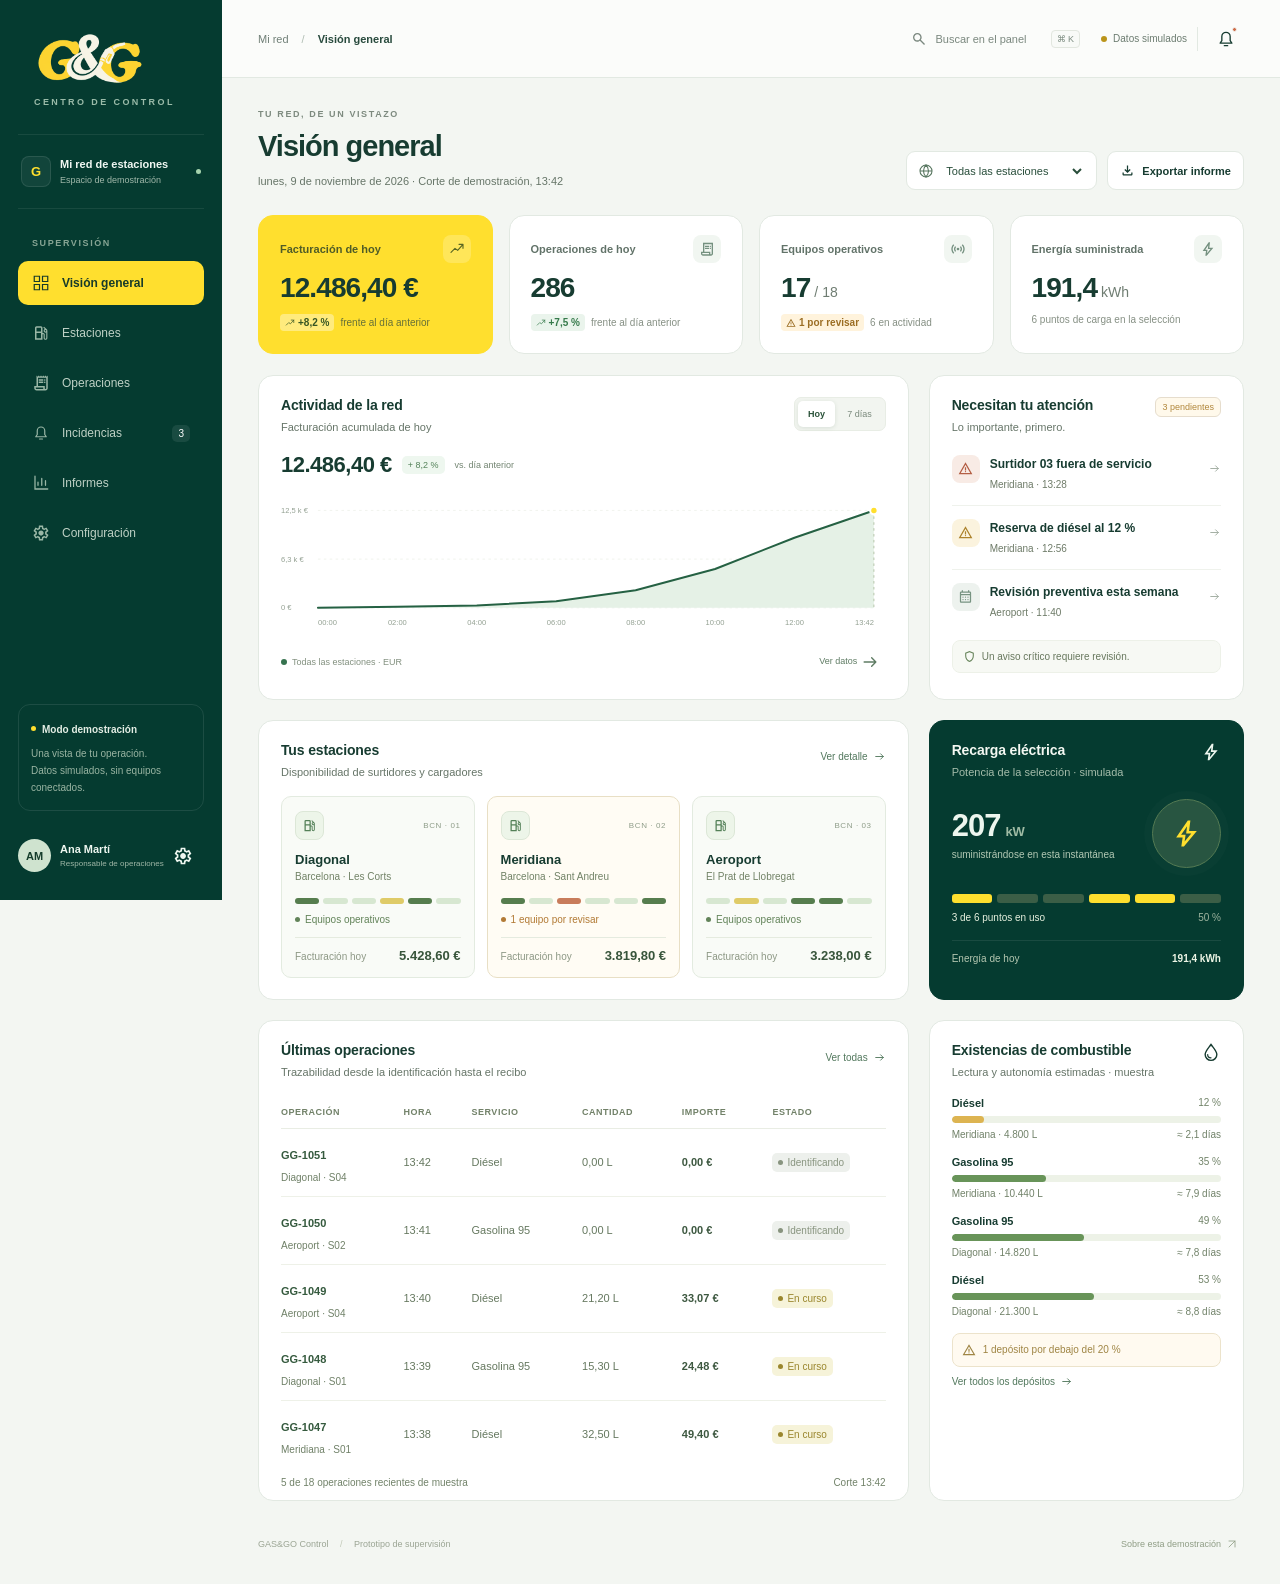
==== dashboard/index.html @ df69cef7 "Add independent bento station management dashboard prototype" ====
<!doctype html>
<html lang="es">
<head>
<meta charset="utf-8"><meta name="viewport" content="width=device-width, initial-scale=1"><meta name="theme-color" content="#053B30">
<title>GAS&GO · Centro de control</title>
<link rel="icon" href="../logo-gasgo.jpeg"><link rel="stylesheet" href="./styles.css?v=1">
</head>
<body>
<a href="#main" class="skip-link">Saltar al contenido</a>
<aside class="sidebar" aria-label="Navegación principal">
 <a class="brand" href="./index.html" aria-label="GAS&GO Centro de control"><img src="../logo-cabecera-gg.png" alt="GAS&GO"><span>CENTRO DE CONTROL</span></a>
 <div class="workspace"><span class="workspace-symbol">G</span><div><strong>Mi red de estaciones</strong><small>Espacio de demostración</small></div><span class="workspace-dot"></span></div>
 <p class="nav-label">SUPERVISIÓN</p><nav id="navigation"></nav>
 <div class="sidebar-bottom"><div class="pilot-note"><span class="pilot-dot"></span><strong>Modo demostración</strong><p>Una vista de tu operación.<br>Datos simulados, sin equipos conectados.</p></div><button class="profile-button" id="profileButton" aria-label="Preferencias del panel"><span class="avatar">AM</span><span><strong>Ana Martí</strong><small>Responsable de operaciones</small></span><span data-icon="settings"></span></button></div>
</aside>
<div class="workspace-main">
 <header class="topbar"><div class="breadcrumbs"><span>Mi red</span><span class="breadcrumb-divider">/</span><strong id="breadcrumb">Visión general</strong></div><div class="topbar-actions"><button class="search-trigger" id="searchButton"><span data-icon="search"></span><span>Buscar en el panel</span><kbd>⌘ K</kbd></button><span class="demo-label"><i></i> Datos simulados</span><button class="icon-button notification-button" id="notificationsButton" aria-label="Ver incidencias pendientes"><span data-icon="bell"></span><span class="notification-dot"></span></button></div></header>
 <main id="main" tabindex="-1"><div id="dashboard"></div></main>
 <footer class="page-footer"><span>GAS&GO Control <span class="footer-divider">/</span> Prototipo de supervisión</span><button id="scopeButton">Sobre esta demostración <span data-icon="arrow_up_right"></span></button></footer>
</div>
<dialog id="detailDialog" class="detail-dialog" aria-labelledby="detailTitle"><div id="detailContent"></div></dialog>
<dialog id="searchDialog" class="search-dialog" aria-label="Buscar en el centro de control"><div class="command-input"><span data-icon="search"></span><input id="commandQuery" type="search" placeholder="Estación, operación o incidencia…" autocomplete="off" aria-label="Buscar estación, operación o incidencia"><button class="icon-button" id="closeSearch" aria-label="Cerrar búsqueda">×</button></div><div id="commandResults"></div><div class="command-footer">Busca por nombre, identificador o matrícula <kbd>ESC</kbd></div></dialog>
<div id="toast" role="status" aria-live="polite"></div>
<script src="../gg-google-icons-data.js"></script><script src="./data.js?v=1"></script><script src="./app.js?v=1"></script>
</body></html>
---- dashboard/styles.css ----
:root{--forest:#053b30;--green:#034a3c;--leaf:#12664e;--yellow:#ffdf2e;--paper:#f3f6f2;--white:#fff;--ink:#173c31;--muted:#718078;--line:#e2e9e2;--soft:#edf5ef;--red:#b44338;--amber:#996c16;--sidebar:222px;font-family:Inter,"Segoe UI",Arial,sans-serif;color:var(--ink);background:var(--paper);font-synthesis:none}*{box-sizing:border-box}body{margin:0}button,input,select{font:inherit}button,a,select{-webkit-tap-highlight-color:transparent}button{cursor:pointer}button{color:inherit}button:disabled{cursor:default;opacity:.5}a{color:inherit}button:focus-visible,a:focus-visible,input:focus-visible,select:focus-visible,summary:focus-visible{outline:3px solid #377dd5;outline-offset:3px}button svg,a svg{pointer-events:none}.icon{width:20px;height:20px;display:inline-block;fill:currentColor;flex-shrink:0;vertical-align:middle}.skip-link{position:fixed;top:-100px;left:240px;z-index:50;background:var(--yellow);padding:12px}.skip-link:focus{top:12px}.sidebar{width:var(--sidebar);height:100dvh;position:fixed;left:0;top:0;background:var(--forest);color:#d5e4db;display:flex;flex-direction:column;padding:32px 18px 18px;z-index:10}.brand{text-decoration:none;display:flex;flex-direction:column;align-items:flex-start;padding:0 16px 27px}.brand img{width:112px;height:53px;object-fit:contain}.brand>span{font-size:9px;letter-spacing:2.4px;color:#9bbbA9;margin-top:12px;font-weight:650}.workspace{display:flex;align-items:center;gap:9px;border-top:1px solid #ffffff13;border-bottom:1px solid #ffffff13;padding:21px 3px}.workspace-symbol{width:30px;height:31px;border-radius:8px;background:#ffffff0e;border:1px solid #ffffff19;display:grid;place-items:center;font-size:13px;font-weight:700;color:var(--yellow)}.workspace strong{font-size:11px;display:block;color:#f1f8f3;font-weight:550}.workspace small{font-size:9px;display:block;color:#a1b8aa;margin-top:5px}.workspace-dot{height:5px;width:5px;background:#a6d4ae;border-radius:50%;margin-left:auto}.nav-label{font-size:9px;letter-spacing:1.6px;font-weight:650;color:#87a594;margin:29px 14px 13px}nav{display:flex;flex-direction:column;gap:6px}.nav-item{width:100%;border:0;background:none;color:#bfd1c5;text-align:left;border-radius:10px;padding:12px 14px;display:flex;align-items:center;gap:12px;font-size:12px;min-height:44px}.nav-item .icon{width:18px;height:18px;color:#9ab7a6}.nav-item:hover{background:#ffffff0a}.nav-item[aria-current=page]{background:var(--yellow);color:#173a2a;font-weight:700}.nav-item[aria-current=page] .icon{color:inherit}.nav-count{margin-left:auto;font-size:10px;background:#ffffff15;border-radius:5px;padding:3px 6px;color:#fff}.nav-item[aria-current=page] .nav-count{background:#173a2a12;color:inherit}.sidebar-bottom{margin-top:auto}.pilot-note{border:1px solid #ffffff18;border-radius:12px;padding:14px 12px;margin:28px 0 18px}.pilot-dot{display:inline-block;width:5px;height:5px;border-radius:50%;background:var(--yellow);margin-right:6px;vertical-align:2px}.pilot-note strong{font-size:10px;color:#e4eee5;font-weight:600}.pilot-note p{color:#99b4a2;font-size:10px;line-height:1.7;margin:8px 0 0}.profile-button{display:flex;align-items:center;gap:9px;background:transparent;border:0;padding:10px 0;width:100%;text-align:left;color:#eef7f0}.avatar{display:grid;place-items:center;width:33px;height:33px;border-radius:50%;background:#cfe3cf;color:#153d2b;font-size:11px;font-weight:750;flex-shrink:0}.profile-button strong{font-size:11px;display:block;font-weight:600}.profile-button small{font-size:8px;display:block;margin-top:4px;color:#a0b7a7}.profile-button>.icon{margin-left:auto;width:17px;color:#9bb4a4}.workspace-main{margin-left:var(--sidebar);min-width:0}.topbar{height:78px;border-bottom:1px solid var(--line);display:flex;align-items:center;justify-content:space-between;padding:0 36px;background:#ffffffa8;gap:20px}.breadcrumbs{display:flex;align-items:center;gap:13px;font-size:11px;color:var(--muted)}.breadcrumbs strong{color:#294b3e;font-weight:550}.breadcrumb-divider{color:#b0bdb3}.topbar-actions{display:flex;align-items:center;gap:21px}.search-trigger{border:0;background:transparent;color:#7b887f;display:flex;align-items:center;gap:8px;font-size:11px;padding:10px 0;min-height:44px}.search-trigger .icon{width:16px}kbd{font-family:inherit;font-size:9px;color:#7c8c80;border:1px solid #e2e7df;padding:3px 5px;border-radius:4px;margin-left:16px;background:#f8faf7}.demo-label{display:flex;align-items:center;gap:6px;font-size:10px;color:#6c7c70;white-space:nowrap}.demo-label i{width:6px;height:6px;background:#ba941a;border-radius:50%}.icon-button{display:inline-grid;place-items:center;border:1px solid var(--line);border-radius:9px;background:#fff;width:36px;height:36px;padding:7px;min-height:36px}.notification-button{position:relative;background:none;border:0}.notification-button:after{content:'';height:24px;width:1px;background:var(--line);position:absolute;left:-11px;top:6px}.notification-dot{position:absolute;top:6px;right:7px;width:5px;height:5px;border-radius:50%;background:#cf6c48;border:1px solid var(--paper)}main{padding:31px 36px 24px;max-width:1800px;margin:auto}main:focus{outline:none}.page-heading{display:flex;justify-content:space-between;align-items:flex-end;gap:24px;margin-bottom:25px}.eyebrow{font-size:9px;letter-spacing:1.6px;color:#7d8a7f;font-weight:700;margin:0 0 10px}.page-heading h1{font-weight:650;font-size:29px;letter-spacing:-1px;line-height:1.2;margin:0 0 8px}.page-description{font-size:11px;color:#79867c;margin:0;line-height:1.7}.heading-controls{display:flex;gap:10px;align-items:center;flex-shrink:0}.scope-control{display:flex;align-items:center;gap:8px;padding:0 11px;height:39px;background:#fff;border:1px solid var(--line);border-radius:9px}.scope-control .icon{width:16px;color:#56755e}.scope-control select{border:0;background:transparent;min-width:143px;color:#294e3b;font-size:11px;padding:7px 0;cursor:pointer}.button{display:inline-flex;align-items:center;justify-content:center;gap:7px;border:1px solid var(--line);background:#fff;border-radius:9px;min-height:39px;padding:10px 12px;font-size:11px;font-weight:600;text-decoration:none}.button .icon{width:15px;height:15px}.button.primary{background:var(--green);color:white;border-color:var(--green)}.button.yellow{background:var(--yellow);border-color:var(--yellow);color:var(--forest)}.button.quiet{border:0;background:transparent;padding:5px 0;color:var(--leaf);min-height:32px}.button:hover{filter:brightness(.97)}.metric-grid{display:grid;grid-template-columns:repeat(4,minmax(0,1fr));gap:16px;margin-bottom:21px}.metric{position:relative;background:#fff;border:1px solid var(--line);border-radius:15px;padding:19px 21px;min-height:139px;overflow:hidden}.metric.highlight{background:var(--yellow);border-color:var(--yellow)}.metric-label{display:flex;align-items:center;justify-content:space-between;gap:10px;font-size:10px;color:#627369;font-weight:550}.metric.highlight .metric-label{color:#4f5c27}.metric-symbol{display:grid;place-items:center;width:28px;height:28px;border-radius:8px;color:#759180;background:#f1f6f1}.highlight .metric-symbol{background:#ffffff35;color:#596622}.metric-symbol .icon{width:16px;height:16px}.metric-value{font-size:28px;font-weight:650;letter-spacing:-.9px;margin:11px 0 12px;line-height:1}.metric-value .metric-unit{font-size:14px;font-weight:500;letter-spacing:0;color:#6f7d72;margin-left:4px}.metric-trend{display:flex;align-items:center;gap:6px;font-size:9px;color:#869084}.metric-trend strong{display:inline-flex;gap:3px;align-items:center;background:#eaf4ec;color:#367a4b;font-size:9px;padding:3px 5px;border-radius:4px;font-weight:600}.metric-trend strong .icon{width:10px;height:10px}.highlight .metric-trend strong{background:#ffffff60;color:#365523}.highlight .metric-trend{color:#657038}.metric-trend.warning strong{background:#fff3dc;color:#9b6d23}.bento{display:grid;grid-template-columns:repeat(12,minmax(0,1fr));gap:20px;align-items:stretch}.panel{background:#fff;border:1px solid var(--line);border-radius:15px;padding:21px 22px;min-width:0;overflow:hidden}.span-8{grid-column:span 8}.span-4{grid-column:span 4}.span-12{grid-column:span 12}.panel-header{display:flex;align-items:flex-start;justify-content:space-between;gap:14px;margin-bottom:16px}.panel-header h2{font-size:13px;margin:0 0 6px;font-weight:650;letter-spacing:-.15px}.panel-header p{font-size:10px;color:var(--muted);margin:0;line-height:1.5}.panel-link{border:0;background:transparent;color:#52785d;font-size:10px;display:flex;gap:5px;align-items:center;white-space:nowrap;min-height:30px;padding:0}.panel-link .icon{height:13px;width:13px}.segmented{display:flex;align-items:center;background:#f2f5f0;border:1px solid #e8ede5;padding:3px;border-radius:7px;gap:2px}.segmented button{border:0;background:transparent;padding:6px 10px;border-radius:5px;font-size:9px;color:#7a897c;min-height:26px}.segmented button[aria-pressed=true]{background:#fff;box-shadow:0 1px 4px #274c3020;color:#2a5239;font-weight:600}.chart-panel{min-height:286px}.chart-summary{display:flex;align-items:center;gap:10px;margin:1px 0 12px}.chart-summary strong{font-size:22px;font-weight:600;letter-spacing:-.5px}.chart-summary span{font-size:9px;color:#728471}.chart-summary .chart-up{color:#55835a;background:#eef7ef;padding:4px 6px;border-radius:5px}.revenue-chart{width:100%;height:150px;display:block;overflow:visible}.chart-axis{font-size:9px;fill:#93a092}.chart-grid{stroke:#edf1ea;stroke-width:1;stroke-dasharray:3 4}.chart-fill{fill:#e5f1e6}.chart-line{stroke:#256143;fill:none;stroke-width:2.4;stroke-linecap:round;stroke-linejoin:round}.chart-point{fill:var(--yellow);stroke:#fff;stroke-width:2.5}.chart-footer{margin-top:6px;display:flex;align-items:center;justify-content:space-between;font-size:9px;color:#82907f}.legend-dot{display:inline-block;width:6px;height:6px;background:#36734f;border-radius:50%;margin-right:5px}.chart-footer button{font:inherit;color:#5f7c64;border:0;background:transparent;padding:6px;min-height:26px}.alert-list{display:flex;flex-direction:column;gap:0}.alert-card{padding:13px 0;border:0;border-top:1px solid #eff2ec;background:transparent;text-align:left;display:flex;gap:10px;width:100%}.alert-card:first-child{border-top:0;padding-top:3px}.alert-icon{display:grid;place-items:center;width:28px;height:28px;border-radius:8px;flex-shrink:0;background:#f8ebe5;color:#b45f45}.alert-icon .icon{width:15px;height:15px}.alert-icon.warning{background:#fbf3de;color:#ad832d}.alert-icon.info{background:#edf2ee;color:#779381}.alert-copy{flex:1;min-width:0}.alert-copy strong{display:block;font-size:10px;font-weight:600;line-height:1.5}.alert-copy small{display:block;font-size:9px;color:#879084;line-height:1.5;margin-top:4px}.alert-copy time{font-size:8px;color:#a1aaa0}.alert-card>.icon{width:13px;height:13px;color:#9eab9e;margin:7px 0 0 auto}.count-pill{border:1px solid #e6ddcd;background:#fff9eb;color:#b1873b;border-radius:6px;font-size:9px;padding:4px 6px;white-space:nowrap}.alert-bottom{background:#f7f9f4;border:1px solid #edf1e8;border-radius:8px;font-size:9px;color:#74826e;padding:9px 10px;margin-top:7px;display:flex;align-items:center;gap:6px}.alert-bottom .icon{width:13px;height:13px;color:#69865d}.station-grid{display:grid;grid-template-columns:repeat(3,minmax(0,1fr));gap:12px}.station-card{display:block;text-align:left;width:100%;background:#f9fbf7;border:1px solid #e3ebe0;border-radius:10px;padding:14px 13px;color:var(--ink);min-width:0}.station-card:hover{border-color:#a1b9a2;background:#f1f7ee}.station-card.warning-card{background:#fffcf4;border-color:#e8dfc5}.station-card-top{display:flex;justify-content:space-between;gap:8px;align-items:center;margin-bottom:12px}.station-pin{display:grid;place-items:center;width:29px;height:29px;border:1px solid #dce7d7;background:#edf5e9;border-radius:8px;color:#538057}.station-pin .icon{width:15px;height:15px}.station-code{font-size:8px;color:#8f9d89;letter-spacing:.6px}.station-card h3{font-size:12px;margin:0 0 4px;font-weight:650}.station-card p{font-size:9px;color:#88957f;margin:0;white-space:nowrap;overflow:hidden;text-overflow:ellipsis}.station-equipment-dots{display:flex;gap:4px;margin:16px 0 10px}.station-equipment-dots span{height:6px;flex:1;border-radius:3px;background:#d7e7d1}.station-equipment-dots .active{background:#567d4e}.station-equipment-dots .verifying{background:#dfcb68}.station-equipment-dots .fault{background:#c87c5b}.station-card-status{display:flex;align-items:center;gap:5px;font-size:9px;color:#628359}.status-dot{width:5px;height:5px;border-radius:50%;background:currentColor;display:inline-block;flex-shrink:0}.station-card-status.has-fault{color:#b27a35}.station-card-value{display:flex;justify-content:space-between;align-items:baseline;border-top:1px solid #e5ebdf;padding-top:10px;margin-top:12px;font-size:9px;color:#8d9885}.station-card-value strong{font-size:12px;color:#38553b;font-weight:600}.energy-panel{background:var(--forest);color:#edf6ee;position:relative;border-color:var(--forest)}.energy-panel .panel-header p{color:#a5bcaa}.energy-panel h2{color:#f4f8f2}.energy-top{display:flex;gap:20px;align-items:center;justify-content:space-between;padding:3px 0 14px}.energy-number{font-size:31px;letter-spacing:-1px;font-weight:550}.energy-number span{font-size:13px;color:#9fbba4;letter-spacing:0;margin-left:5px}.energy-small{font-size:9px;color:#b3c9b4;margin-top:5px}.energy-emblem{width:69px;height:69px;display:grid;place-items:center;border:1px solid #547a53;border-radius:50%;background:#285541;box-shadow:0 0 0 8px #ffffff04}.energy-emblem .icon{width:31px;height:31px;color:var(--yellow)}.energy-slots{display:flex;gap:5px;margin:12px 0 9px}.energy-slots span{height:9px;border-radius:3px;background:#3b5e46;flex:1}.energy-slots .active{background:var(--yellow)}.energy-occupancy{display:flex;justify-content:space-between;font-size:9px;color:#9eb49f}.energy-occupancy strong{color:#e8f1df;font-weight:500}.energy-bottom{border-top:1px solid #ffffff15;margin-top:17px;padding-top:12px;display:flex;justify-content:space-between;font-size:9px;color:#b5c7b1}.energy-bottom b{font-weight:600;color:#edf5e5}.table-panel{padding-bottom:10px}.table-wrap{overflow-x:auto}table{width:100%;border-collapse:collapse;text-align:left;font-size:10px;white-space:nowrap}th{font-size:8px;letter-spacing:.5px;text-transform:uppercase;color:#98a18f;font-weight:600;padding:10px 10px 11px;border-bottom:1px solid #e9ede4}td{padding:13px 10px;border-bottom:1px solid #eef1e8;color:#768370}td:first-child,th:first-child{padding-left:0}td:last-child,th:last-child{padding-right:0}tbody tr:last-child td{border-bottom:0}.operation-id{border:0;padding:0;background:transparent;color:#355a3e;font-size:10px;font-weight:600;min-height:26px}.operation-id:hover{text-decoration:underline}.operation-station{font-size:8px;color:#99a18f;display:block;margin-top:4px}.amount-cell{font-variant-numeric:tabular-nums;font-weight:600;color:#3d5840}.status-chip{display:inline-flex;align-items:center;gap:4px;padding:4px 6px;border-radius:5px;font-size:8px;background:#eff5e9;color:#638759}.status-chip.active{background:#f6f3d9;color:#9a862d}.status-chip.verifying{background:#edf0ec;color:#88947f}.status-chip.interrupted,.status-chip.fault{background:#faeee6;color:#b0774a}.table-footer{display:flex;justify-content:space-between;align-items:center;padding:9px 0 2px;color:#94a08c;font-size:9px}.tank-list{display:flex;flex-direction:column;gap:16px}.tank-head{display:flex;align-items:center;justify-content:space-between;font-size:10px;margin-bottom:7px}.tank-head strong{font-weight:600}.tank-head small{color:#99a58f;font-size:9px}.tank-track{height:7px;border-radius:10px;background:#edf2e7;overflow:hidden}.tank-fill{height:100%;border-radius:10px;background:#689459}.tank-fill.low{background:#ddb451}.tank-meta{display:flex;justify-content:space-between;gap:8px;font-size:8px;color:#8f9d85;margin-top:6px}.tank-warning{display:flex;align-items:center;gap:7px;border:1px solid #ece3cb;background:#fffaf0;border-radius:8px;padding:9px;margin-top:16px;font-size:9px;color:#9f8544}.tank-warning .icon{width:14px;height:14px}.page-footer{display:flex;justify-content:space-between;align-items:center;max-width:1800px;margin:auto;padding:4px 36px 25px;font-size:9px;color:#9ba594}.footer-divider{padding:0 9px;color:#c0c8b7}.page-footer button{display:flex;align-items:center;gap:5px;border:0;background:transparent;color:#8f9d85;font-size:9px;min-height:30px}.page-footer .icon{width:12px;height:12px}.section-toolbar{display:flex;align-items:center;gap:12px;margin-bottom:16px;justify-content:space-between;flex-wrap:wrap}.filter-tabs{display:flex;gap:5px;flex-wrap:wrap}.filter-tab{font-size:11px;padding:9px 12px;background:transparent;border:1px solid transparent;border-radius:8px;min-height:36px}.filter-tab[aria-pressed=true]{background:var(--forest);border-color:var(--forest);color:#fff}.filter-tab:not([aria-pressed=true]):hover{background:#e7eee2}.table-search{display:flex;align-items:center;gap:6px;border:1px solid var(--line);border-radius:8px;background:white;padding:0 10px;max-width:270px}.table-search .icon{width:16px;color:#86977d}.table-search input{border:0;background:transparent;padding:10px 0;outline:none;width:100%;font-size:11px;color:var(--ink)}.standalone-table td{padding-block:17px}.standalone-table{font-size:12px}.standalone-table .operation-id{font-size:11px}.station-details-grid{display:grid;grid-template-columns:repeat(3,minmax(0,1fr));gap:20px}.station-detail-card{padding:20px}.station-detail-title{display:flex;align-items:flex-start;justify-content:space-between;gap:10px}.station-detail-title h2{font-size:18px;margin:0 0 6px}.station-detail-title p{font-size:10px;line-height:1.6;color:var(--muted);margin:0}.station-detail-stats{display:flex;gap:22px;border-block:1px solid var(--line);margin:19px 0;padding:13px 0}.station-detail-stats small{font-size:9px;color:var(--muted);display:block;margin-bottom:5px}.station-detail-stats strong{font-size:17px;font-weight:600}.equipment-grid{display:grid;grid-template-columns:repeat(3,minmax(0,1fr));gap:8px}.equipment-tile{padding:12px 8px;border:1px solid #dfe9d9;border-radius:10px;background:#f5faf1;text-align:left;position:relative;min-width:0}.equipment-tile.active{background:#e5f2df;border-color:#b6d1aa}.equipment-tile.verifying{background:#fcf9e9;border-color:#e6debc}.equipment-tile.fault{background:#fbefea;border-color:#e6bba9}.equipment-tile .icon{width:22px;height:22px;margin-bottom:8px;color:#6e8f60}.equipment-tile.active .icon{color:#326a3b}.equipment-tile.fault .icon{color:#bb7054}.equipment-tile strong{display:block;font-size:11px}.equipment-tile small{display:block;font-size:8px;color:#839374;line-height:1.5;margin-top:4px}.equipment-tile.fault small{color:#a16c56}.station-detail-card .panel-link{margin-top:15px}.station-context-line{font-size:9px;color:var(--muted);padding-top:12px;margin:0}.alert-full-list{display:grid;grid-template-columns:repeat(2,minmax(0,1fr));gap:16px}.alert-full-card{background:#fff;border:1px solid var(--line);border-radius:13px;padding:22px;text-align:left;display:flex;gap:14px;align-items:flex-start}.alert-full-card .alert-icon{width:36px;height:36px}.alert-full-card .alert-copy strong{font-size:14px}.alert-full-card .alert-copy small{font-size:11px}.alert-full-card .alert-copy time{font-size:10px}.alert-state{display:inline-flex;align-items:center;gap:5px;font-size:9px;border:1px solid var(--line);border-radius:5px;margin-top:12px;padding:5px 7px;color:#79916f}.empty-state{grid-column:1/-1;padding:50px;text-align:center;border:1px dashed #cfdac6;border-radius:14px;color:#788d6e;background:#ffffff70}.empty-state .icon{width:32px;height:32px;color:#68915c}.empty-state h3{font-size:16px;color:#375f3a}.empty-state p{font-size:12px;line-height:1.6}.report-summary{display:grid;grid-template-columns:repeat(3,minmax(0,1fr));gap:16px;margin-bottom:20px}.report-stat{background:#fff;border:1px solid var(--line);border-radius:12px;padding:20px}.report-stat strong{font-size:25px;display:block;letter-spacing:-.6px}.report-stat small{font-size:10px;color:var(--muted);display:block;margin-bottom:10px}.mix-row{display:flex;justify-content:space-between;align-items:center;font-size:12px;margin:18px 0 8px}.mix-track{height:10px;border-radius:5px;background:#eef3e8;overflow:hidden}.mix-track span{display:block;height:100%;background:#6d985e;border-radius:5px}.mix-track.yellow span{background:var(--yellow)}dialog{color:var(--ink);border:1px solid #dbe5d4;box-shadow:0 24px 100px #092f3240;border-radius:18px;padding:0}dialog::backdrop{background:#0d302a60;backdrop-filter:blur(3px)}.detail-dialog{width:min(480px,calc(100vw - 28px));max-height:calc(100dvh - 40px);margin:20px 20px 20px auto;height:calc(100dvh - 40px);overflow:auto}.dialog-head{display:flex;justify-content:space-between;align-items:flex-start;gap:15px;padding:27px 26px 20px;border-bottom:1px solid var(--line)}.dialog-head h2{font-size:20px;margin:7px 0 0;font-weight:600;letter-spacing:-.5px}.dialog-head .eyebrow{margin:0}.dialog-body{padding:24px 26px}.dialog-body h3{font-size:12px;margin:23px 0 10px}.dialog-body p{font-size:12px;line-height:1.8;color:#75876b}.detail-status{display:flex;align-items:center;gap:7px;padding:12px;border:1px solid #ead5c2;border-radius:9px;background:#fff8ee;color:#a17c43;font-size:11px}.detail-status.critical{background:#fff1ed;border-color:#e8c7bb;color:#a36048}.detail-status.info{background:#f1f6ed;border-color:#d9e5d0;color:#68865a}.detail-grid{display:grid;grid-template-columns:1fr 1fr;gap:20px 15px;margin:24px 0}.detail-grid dt{font-size:10px;color:#8c9d80;margin-bottom:6px}.detail-grid dd{font-size:12px;margin:0;font-weight:550;overflow-wrap:anywhere}.detail-note{padding:14px;border-radius:9px;background:#f2f7ee;color:#677e5a;font-size:11px;line-height:1.8;margin:20px 0}.dialog-actions{display:flex;gap:8px;margin-top:25px}.dialog-actions .button{flex:1;min-height:44px}.timeline{list-style:none;margin:20px 0;padding:0}.timeline li{padding:0 0 22px 22px;position:relative;border-left:1px solid #d8e7cc;font-size:11px}.timeline li:last-child{border-left-color:transparent}.timeline li:before{content:'';position:absolute;left:-4px;top:2px;height:7px;width:7px;border:2px solid #8da77b;background:#fff;border-radius:50%}.timeline small{display:block;color:#8da17f;font-size:10px;margin-top:5px}.dialog-amount{font-size:39px;letter-spacing:-1px;font-weight:550;margin:0;color:#214c32}.dialog-amount small{font-size:12px;letter-spacing:0;color:#8ca27b;font-weight:400}.search-dialog{width:min(620px,calc(100vw - 28px));margin-top:12vh;max-height:75vh}.command-input{display:flex;align-items:center;gap:10px;padding:17px 20px;border-bottom:1px solid var(--line)}.command-input> .icon{color:#8ba07e}.command-input input{flex:1;min-width:0;border:0;padding:10px 0;font-size:14px;color:var(--ink);outline:0}.command-input .icon-button{font-size:19px}.command-results-group{padding:10px}.command-results-group h3{font-size:9px;letter-spacing:1.2px;color:#94a486;margin:10px 10px}.command-result{display:flex;gap:12px;text-align:left;align-items:center;width:100%;padding:12px;border:0;background:none;border-radius:9px;min-height:50px}.command-result:hover,.command-result:focus-visible{background:#eef5e8}.command-result strong{display:block;font-size:12px}.command-result small{display:block;font-size:10px;color:#8ca07d;margin-top:5px}.command-result>.icon{color:#87a178;width:18px}.command-footer{border-top:1px solid var(--line);padding:13px 20px;font-size:10px;color:#8ea17e;display:flex;align-items:center;justify-content:space-between}.command-footer kbd{margin:0}.settings-field{display:block;font-size:12px;font-weight:600;margin-top:25px}.settings-field select{display:block;width:100%;font-weight:400;border:1px solid #dbe7d1;border-radius:9px;padding:12px;margin-top:10px;color:var(--ink);background:white;font-size:13px}.offline-strip{padding:12px 16px;border:1px solid #dac9a1;background:#fff9eb;border-radius:10px;font-size:12px;color:#8e713d;margin-bottom:20px}#toast{position:fixed;bottom:27px;left:calc(50% + var(--sidebar)/2);transform:translate(-50%,20px);max-width:calc(100vw - 40px);padding:13px 19px;background:#174b36;color:#f3faed;border:1px solid #5b7d4b;border-radius:10px;font-size:12px;box-shadow:0 8px 30px #143f2529;opacity:0;pointer-events:none;transition:opacity .2s,transform .2s;z-index:30}#toast.visible{opacity:1;transform:translate(-50%,0)}[data-density=compact] .panel{padding:16px}[data-density=compact] td{padding-block:9px}[data-density=compact] .metric{min-height:123px;padding:16px}.visually-hidden{position:absolute;width:1px;height:1px;padding:0;margin:-1px;overflow:hidden;clip:rect(0,0,0,0);white-space:nowrap;border:0}@media(min-width:1600px){main{padding-top:40px}.metric{min-height:151px}.metric-value{font-size:33px}.chart-panel{min-height:315px}.revenue-chart{height:175px}.panel{padding:24px 25px}.station-card{padding:18px 16px}.station-card h3{font-size:14px}.station-card p{font-size:10px}.alert-copy strong{font-size:11px}.alert-copy small{font-size:10px}td{font-size:11px}.table-panel td{padding-block:15px}}@media(max-width:1200px){:root{--sidebar:190px}.sidebar{padding-inline:12px}.brand{padding-left:10px}.profile-button small{font-size:8px}.topbar{padding-inline:24px}.topbar-actions{gap:15px}.search-trigger>span,.search-trigger kbd{display:none}main{padding:25px 24px}.page-footer{padding-inline:24px}.heading-controls{gap:6px}.heading-controls>.button{font-size:0;padding:10px}.heading-controls>.button .icon{width:17px}.metric{padding:16px;min-height:135px}.metric-value{font-size:24px}.metric-label{font-size:9px}.metric-trend{font-size:8px}.panel{padding:18px}.station-grid{gap:8px}.station-card{padding:11px 9px}.station-code{font-size:7px}.bento{gap:15px}.station-details-grid{grid-template-columns:repeat(2,minmax(0,1fr))}.energy-number{font-size:27px}.energy-emblem{width:54px;height:54px}.scope-control select{min-width:120px}}@media(max-width:1000px){.span-8,.span-4{grid-column:span 6}.chart-panel{grid-column:span 12}.station-panel{grid-column:span 12}.table-panel{grid-column:span 12}.alerts-panel{min-height:270px}.metric-grid{gap:10px}.metric-value{font-size:23px}.metric-trend{flex-wrap:wrap}.page-heading{align-items:flex-start}.heading-controls{flex-wrap:wrap;justify-content:flex-end}.metric-label{align-items:flex-start}.metric-symbol{width:24px;height:24px}.energy-top{padding-top:11px}.tank-panel{grid-column:span 6}.energy-panel{min-height:260px}.alert-full-list{grid-template-columns:1fr}}@media(max-width:760px){:root{--sidebar:72px}.sidebar{padding:22px 10px 14px;align-items:center}.brand{padding:0 0 24px;align-items:center}.brand img{width:49px;height:30px}.brand>span,.workspace,.nav-label,.pilot-note,.profile-button>span:not(.avatar),.profile-button>.icon{display:none}.sidebar nav{width:100%;margin-top:15px}.nav-item{padding:13px;justify-content:center}.nav-item>span:not(:first-child){display:none}.nav-item .icon{width:20px;height:20px}.nav-count{display:none}.profile-button{padding:10px 0;justify-content:center}.sidebar-bottom{margin-top:auto;width:100%}.topbar{height:65px;padding-inline:18px}.topbar-actions{gap:9px}.breadcrumbs{font-size:10px;gap:8px}.demo-label{font-size:9px}.notification-button:after{display:none}main{padding:23px 18px}.page-heading{flex-direction:column;gap:16px;margin-bottom:20px}.page-heading h1{font-size:27px}.heading-controls{justify-content:flex-start;width:100%}.scope-control{flex:1}.scope-control select{width:100%}.heading-controls>.button{font-size:11px}.metric-grid{grid-template-columns:repeat(2,minmax(0,1fr));gap:10px;margin-bottom:15px}.metric{min-height:132px}.metric-label{font-size:10px}.metric-value{font-size:26px}.metric-trend{font-size:9px}.span-8,.span-4{grid-column:span 12}.station-grid{gap:10px}.panel{padding:18px}.station-card p{font-size:8px}.station-card h3{font-size:11px}.energy-top{justify-content:flex-start;gap:45px}.energy-panel{min-height:230px}.tank-panel{grid-column:span 12}.station-details-grid{grid-template-columns:1fr}.report-summary{grid-template-columns:1fr;gap:10px}.report-stat{padding:15px}.report-stat strong{font-size:24px}.section-toolbar{gap:10px}.table-search{max-width:none;width:100%}.table-wrap{padding-bottom:6px}.table-footer{font-size:8px}.page-footer{padding:0 18px 18px;gap:15px;align-items:flex-start;font-size:8px}.page-footer button{font-size:8px;text-align:right;line-height:1.6}.footer-divider{padding:0 4px}#toast{left:calc(50% + 36px);max-width:calc(100vw - 95px);font-size:11px}.detail-dialog{margin:10px;height:calc(100dvh - 20px);width:calc(100vw - 20px);max-height:calc(100dvh - 20px)}}@media(max-width:450px){.search-trigger{display:none}.topbar-actions{gap:4px}.demo-label{font-size:8px}.topbar{padding-inline:12px}.breadcrumbs{gap:5px;font-size:9px}main{padding:22px 12px}.metric{padding:14px;min-height:132px}.metric-value{font-size:24px}.metric-label{font-size:9px}.metric-symbol{display:none}.metric-trend{font-size:8px;line-height:1.4}.heading-controls>.button{font-size:0}.page-heading h1{font-size:25px}.panel{padding:15px}.station-grid{grid-template-columns:1fr}.station-card{padding:14px}.station-card-top{display:none}.station-card h3{font-size:13px}.station-card p{font-size:10px}.station-equipment-dots{margin-top:13px}.chart-summary strong{font-size:20px}.chart-summary span{font-size:8px}.chart-footer{font-size:8px}.panel-header h2{font-size:12px}.panel-header p{font-size:9px}.panel-link{font-size:9px}.segmented button{padding:6px 8px}.page-footer{padding-inline:12px}.page-footer>span{max-width:125px;line-height:1.7}}@media(prefers-reduced-motion:reduce){*,*:before,*:after{scroll-behavior:auto!important;animation:none!important;transition:none!important}}
/* Lectura cómoda de cifras y estados en una consola de supervisión. */
.metric-label{font-size:11px}.metric-trend{font-size:10px}.metric-trend strong{font-size:10px}.panel-header h2{font-size:14px}.panel-header p,.page-description{font-size:11px;color:#667568}
.alert-copy strong{font-size:12px}.alert-copy small{font-size:10px;color:#6e7b68}.alert-copy time{font-size:10px}.alert-bottom{font-size:10px;color:#68785e}
.station-card h3{font-size:13px}.station-card p{font-size:10px;color:#718266}.station-card-status{font-size:10px}.station-card-value{font-size:10px}.station-card-value strong{font-size:13px}
table{font-size:11px}th{font-size:9px;color:#718168}td{color:#65785f}.operation-id{font-size:11px}.operation-station{font-size:10px;color:#708168}.status-chip{font-size:10px}.table-footer{font-size:10px;color:#718269}
.tank-head{font-size:11px}.tank-head small{font-size:10px;color:#718368}.tank-meta{font-size:10px;color:#718269}.tank-warning{font-size:10px}.energy-small,.energy-occupancy,.energy-bottom{font-size:10px}
@media(max-width:760px){.button,.filter-tab{min-height:44px}.command-input input,.table-search input{font-size:16px}.metric-label{font-size:10px}.metric-trend,.metric-trend strong{font-size:9px}}
.equipment-tile small{font-size:10px}.station-detail-title p{font-size:11px}.station-context-line{font-size:10px;color:#6e8064}.notification-dot[hidden]{display:none}
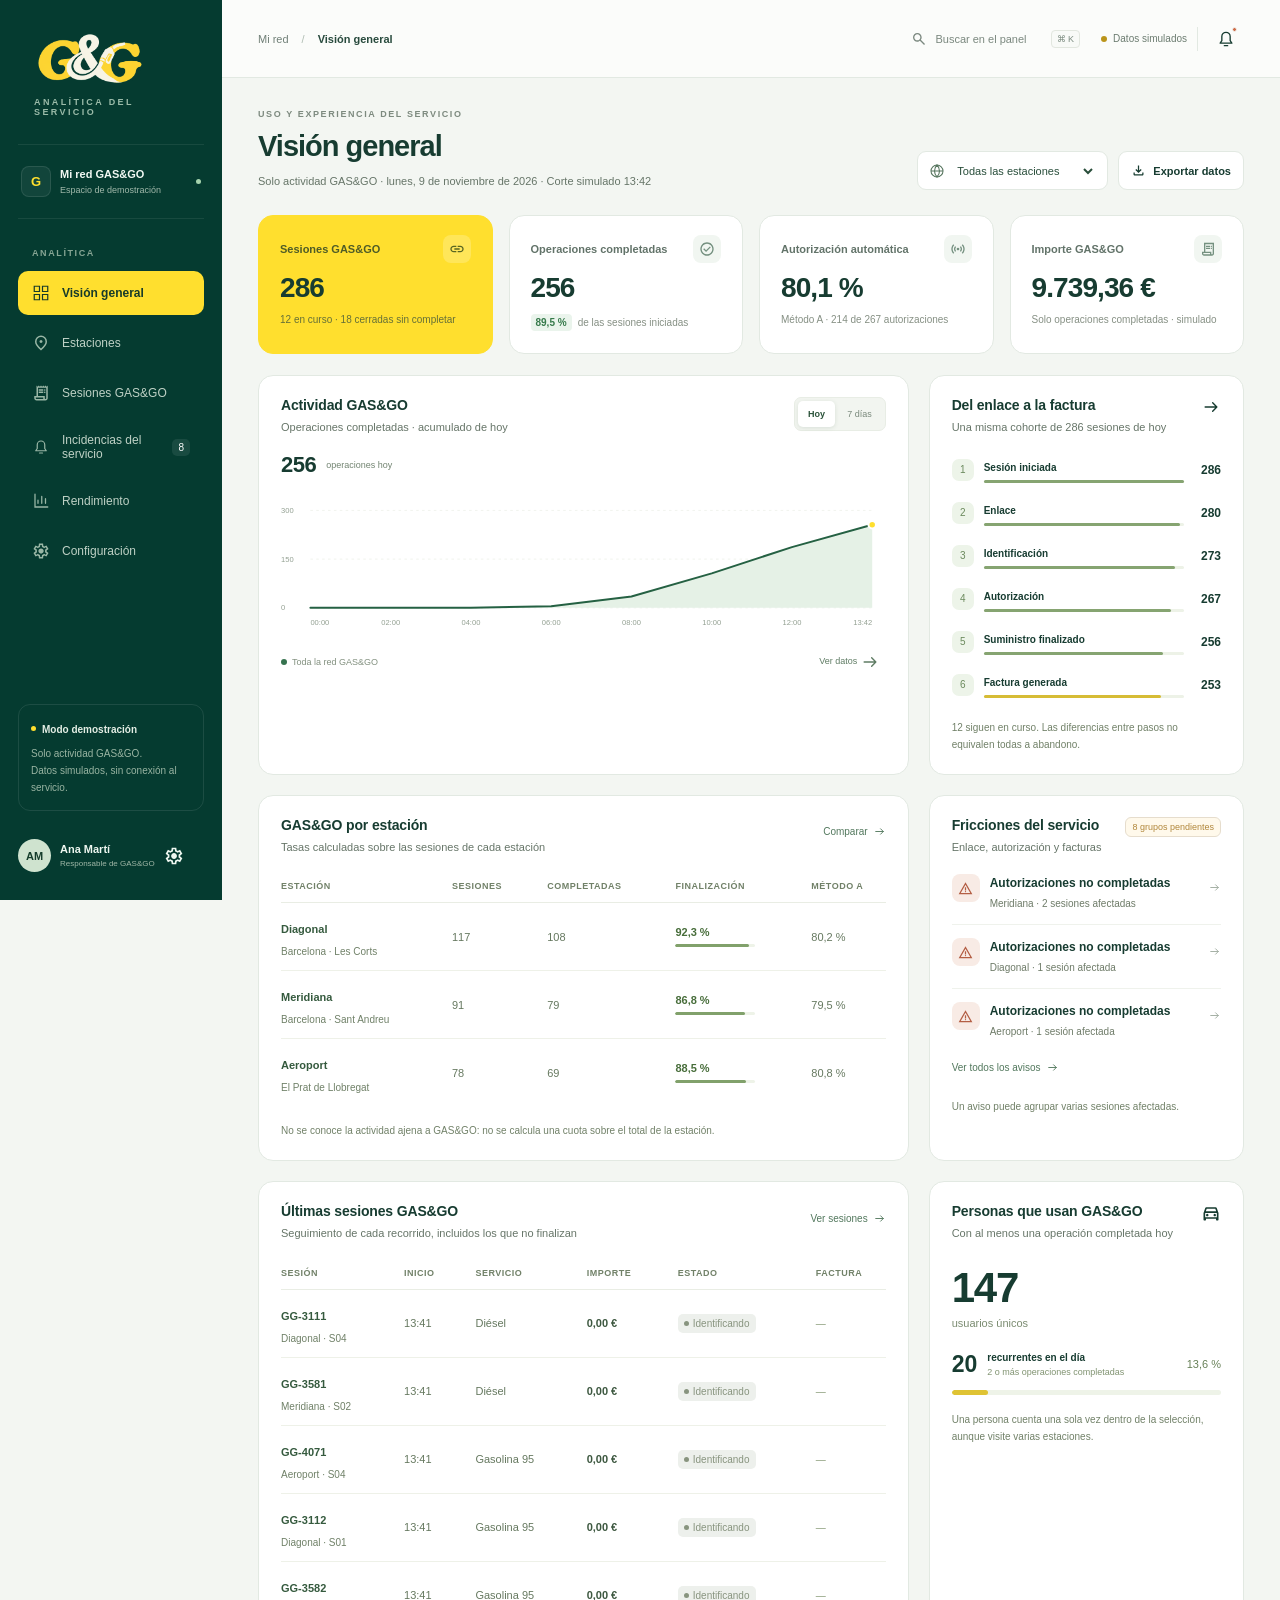
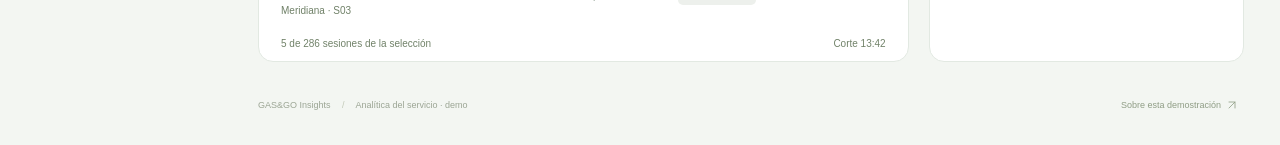
==== commit 8a80384b: "Refocus dashboard on GASGO service usage and user experience analytics" ====
--- a/dashboard/index.html
+++ b/dashboard/index.html
@@ -2,24 +2,24 @@
 <html lang="es">
 <head>
 <meta charset="utf-8"><meta name="viewport" content="width=device-width, initial-scale=1"><meta name="theme-color" content="#053B30">
-<title>GAS&GO · Centro de control</title>
-<link rel="icon" href="../logo-gasgo.jpeg"><link rel="stylesheet" href="./styles.css?v=1">
+<title>GAS&GO · Uso y experiencia</title>
+<link rel="icon" href="../logo-gasgo.jpeg"><link rel="stylesheet" href="./styles.css?v=2">
 </head>
 <body>
 <a href="#main" class="skip-link">Saltar al contenido</a>
 <aside class="sidebar" aria-label="Navegación principal">
- <a class="brand" href="./index.html" aria-label="GAS&GO Centro de control"><img src="../logo-cabecera-gg.png" alt="GAS&GO"><span>CENTRO DE CONTROL</span></a>
- <div class="workspace"><span class="workspace-symbol">G</span><div><strong>Mi red de estaciones</strong><small>Espacio de demostración</small></div><span class="workspace-dot"></span></div>
- <p class="nav-label">SUPERVISIÓN</p><nav id="navigation"></nav>
- <div class="sidebar-bottom"><div class="pilot-note"><span class="pilot-dot"></span><strong>Modo demostración</strong><p>Una vista de tu operación.<br>Datos simulados, sin equipos conectados.</p></div><button class="profile-button" id="profileButton" aria-label="Preferencias del panel"><span class="avatar">AM</span><span><strong>Ana Martí</strong><small>Responsable de operaciones</small></span><span data-icon="settings"></span></button></div>
+ <a class="brand" href="./index.html" aria-label="GAS&GO Insights"><img src="../logo-cabecera-gg.png" alt="GAS&GO"><span>ANALÍTICA DEL SERVICIO</span></a>
+ <div class="workspace"><span class="workspace-symbol">G</span><div><strong>Mi red GAS&GO</strong><small>Espacio de demostración</small></div><span class="workspace-dot"></span></div>
+ <p class="nav-label">ANALÍTICA</p><nav id="navigation"></nav>
+ <div class="sidebar-bottom"><div class="pilot-note"><span class="pilot-dot"></span><strong>Modo demostración</strong><p>Solo actividad GAS&GO.<br>Datos simulados, sin conexión al servicio.</p></div><button class="profile-button" id="profileButton" aria-label="Preferencias del panel"><span class="avatar">AM</span><span><strong>Ana Martí</strong><small>Responsable de GAS&GO</small></span><span data-icon="settings"></span></button></div>
 </aside>
 <div class="workspace-main">
  <header class="topbar"><div class="breadcrumbs"><span>Mi red</span><span class="breadcrumb-divider">/</span><strong id="breadcrumb">Visión general</strong></div><div class="topbar-actions"><button class="search-trigger" id="searchButton"><span data-icon="search"></span><span>Buscar en el panel</span><kbd>⌘ K</kbd></button><span class="demo-label"><i></i> Datos simulados</span><button class="icon-button notification-button" id="notificationsButton" aria-label="Ver incidencias pendientes"><span data-icon="bell"></span><span class="notification-dot"></span></button></div></header>
  <main id="main" tabindex="-1"><div id="dashboard"></div></main>
- <footer class="page-footer"><span>GAS&GO Control <span class="footer-divider">/</span> Prototipo de supervisión</span><button id="scopeButton">Sobre esta demostración <span data-icon="arrow_up_right"></span></button></footer>
+ <footer class="page-footer"><span>GAS&GO Insights <span class="footer-divider">/</span> Analítica del servicio · demo</span><button id="scopeButton">Sobre esta demostración <span data-icon="arrow_up_right"></span></button></footer>
 </div>
 <dialog id="detailDialog" class="detail-dialog" aria-labelledby="detailTitle"><div id="detailContent"></div></dialog>
-<dialog id="searchDialog" class="search-dialog" aria-label="Buscar en el centro de control"><div class="command-input"><span data-icon="search"></span><input id="commandQuery" type="search" placeholder="Estación, operación o incidencia…" autocomplete="off" aria-label="Buscar estación, operación o incidencia"><button class="icon-button" id="closeSearch" aria-label="Cerrar búsqueda">×</button></div><div id="commandResults"></div><div class="command-footer">Busca por nombre, identificador o matrícula <kbd>ESC</kbd></div></dialog>
+<dialog id="searchDialog" class="search-dialog" aria-label="Buscar en GAS&GO Insights"><div class="command-input"><span data-icon="search"></span><input id="commandQuery" type="search" placeholder="Estación, operación o incidencia…" autocomplete="off" aria-label="Buscar estación, operación o incidencia"><button class="icon-button" id="closeSearch" aria-label="Cerrar búsqueda">×</button></div><div id="commandResults"></div><div class="command-footer">Busca por nombre, identificador o matrícula <kbd>ESC</kbd></div></dialog>
 <div id="toast" role="status" aria-live="polite"></div>
-<script src="../gg-google-icons-data.js"></script><script src="./data.js?v=1"></script><script src="./app.js?v=1"></script>
+<script src="../gg-google-icons-data.js"></script><script src="./data.js?v=2"></script><script src="./app.js?v=2"></script>
 </body></html>
--- a/dashboard/styles.css
+++ b/dashboard/styles.css
@@ -7,3 +7,6 @@
 .tank-head{font-size:11px}.tank-head small{font-size:10px;color:#718368}.tank-meta{font-size:10px;color:#718269}.tank-warning{font-size:10px}.energy-small,.energy-occupancy,.energy-bottom{font-size:10px}
 @media(max-width:760px){.button,.filter-tab{min-height:44px}.command-input input,.table-search input{font-size:16px}.metric-label{font-size:10px}.metric-trend,.metric-trend strong{font-size:9px}}
 .equipment-tile small{font-size:10px}.station-detail-title p{font-size:11px}.station-context-line{font-size:10px;color:#6e8064}.notification-dot[hidden]{display:none}
+/* GAS&GO Insights: las tarjetas representan eventos y experiencia del servicio. */
+.journey-list{list-style:none;padding:0;margin:5px 0 10px}.journey-list li+li{margin-top:7px}.journey-list button{width:100%;display:flex;align-items:center;gap:10px;padding:5px 0;border:0;background:transparent;text-align:left;min-height:32px}.journey-step{width:22px;height:22px;border-radius:7px;display:grid;place-items:center;background:#edf4e9;color:#6b8a5d;font-size:10px;flex-shrink:0}.journey-copy{flex:1;min-width:0}.journey-copy strong{font-size:10px;font-weight:550}.journey-track{display:block;height:3px;border-radius:3px;background:#edf2e7;margin-top:5px}.journey-track i{display:block;height:100%;border-radius:3px;background:#86a471}.journey-list li:last-child .journey-track i{background:#d6bc35}.journey-list button>b{min-width:27px;text-align:right;font-size:12px;font-variant-numeric:tabular-nums}.analytics-footnote{font-size:10px;line-height:1.7;color:#718168;margin:16px 0 0}.user-total{font-size:42px;font-weight:600;letter-spacing:-1.2px;margin:22px 0}.user-total>span{display:block;font-size:11px;color:#7b8c71;letter-spacing:0;font-weight:400;margin-top:5px}.repeat-line{display:flex;align-items:center;gap:10px;margin:20px 0 12px}.repeat-line>strong{font-size:23px;font-weight:550}.repeat-line b{font-size:10px;font-weight:600;display:block}.repeat-line small{font-size:9px;color:#809371;display:block;margin-top:4px}.repeat-line>span{font-size:11px;color:#678057;margin-left:auto}.mini-track,.method-track,.rate-track{height:5px;border-radius:4px;background:#eef3e8;display:block;overflow:hidden}.mini-track>i,.method-track>i,.rate-track>i{display:block;background:#81a16b;height:100%;border-radius:4px}.mini-track>i{background:#dfc334}.rate-value{font-weight:600;color:#476d3a;font-size:11px}.rate-track{width:80px;margin-top:6px;height:3px}.station-analytics-row{display:flex;align-items:center;justify-content:space-between;gap:12px;padding:12px 0;border-bottom:1px solid #edf1e8;font-size:10px;color:#78896c}.station-analytics-row strong{font-size:11px;color:#375a2b;white-space:nowrap;font-weight:600}.station-insight-card .panel-link{margin-top:17px}.method-row{display:flex;align-items:center;gap:10px;margin-top:20px}.method-key{width:27px;height:27px;border-radius:8px;background:#eef4e8;color:#698758;display:grid;place-items:center;font-size:11px;font-weight:650}.method-row>div{flex:1;min-width:0}.method-row strong{font-size:10px;font-weight:500}.method-track{height:4px;margin-top:7px}.method-row>b{font-size:11px;font-weight:600;white-space:nowrap}.method-row>small{font-size:9px;color:#8a9c7b;min-width:20px;text-align:right}.method-time{border-top:1px solid var(--line);margin-top:23px;padding-top:16px;display:flex;align-items:center;flex-wrap:wrap;gap:10px;font-size:10px;color:#71866a}.method-time strong{margin-left:auto;font-size:19px;color:#2e5330;font-weight:550}.method-time small{width:100%;font-size:9px;color:#7d8f72}.invoice-ready{margin-top:23px}.invoice-ready strong{font-size:34px;letter-spacing:-1px;font-weight:600}.invoice-ready>span{display:block;color:#798d6e;font-size:10px;margin:7px 0 20px}.invoice-stats{display:grid;grid-template-columns:repeat(3,1fr);gap:10px;border-block:1px solid var(--line);padding:15px 0;margin:12px 0}.invoice-stats b{display:block;font-size:20px;font-weight:550}.invoice-stats small{font-size:9px;color:#7c8f70;line-height:1.5;display:block;margin-top:5px}.invoice-label{font-size:10px;color:#8a9d7b}.invoice-label.ready{color:#64854e}.invoice-label.failed{color:#b27644}.active-stage-filter{display:flex;align-items:center;flex-wrap:wrap;gap:8px;padding:10px 15px;margin-bottom:15px;border:1px solid #d6e5c9;border-radius:9px;background:#eff7e8;color:#617d51;font-size:11px}.active-stage-filter .button{margin-left:auto;font-size:10px}.affected-sessions{display:flex;flex-wrap:wrap;gap:10px}.affected-sessions .operation-id{padding:7px 9px;border:1px solid var(--line);border-radius:7px;font-size:11px}.affected-sessions .icon{width:13px;height:13px;margin-left:4px}.service-row{display:grid;grid-template-columns:1fr auto;gap:6px;padding:18px 0;border-bottom:1px solid var(--line);font-size:11px}.service-row strong{font-weight:550}.service-row b{font-size:10px;font-weight:500;color:#718268}.service-row span{grid-column:1/-1;font-size:13px;font-weight:600;color:#456d36}.station-insight-card{padding:22px}.status-chip{white-space:nowrap}@media(max-width:1000px){.journey-panel{grid-column:span 6}.users-panel{grid-column:span 6}.invoices-panel{grid-column:span 6}.methods-panel{grid-column:span 6}}@media(max-width:760px){.journey-panel,.users-panel,.invoices-panel,.methods-panel{grid-column:span 12}.journey-list button{min-height:42px}.journey-copy strong{font-size:12px}.station-analytics-row{font-size:11px}.analytics-footnote{font-size:11px}}
+.pagination-actions{display:flex;align-items:center;gap:8px}.pagination-actions .button{font-size:10px;min-height:32px;padding:6px 10px}.pagination-actions>span{white-space:nowrap;font-size:10px}@media(max-width:450px){#operationPagination{flex-wrap:wrap;gap:12px}.pagination-actions .button{min-height:40px}}
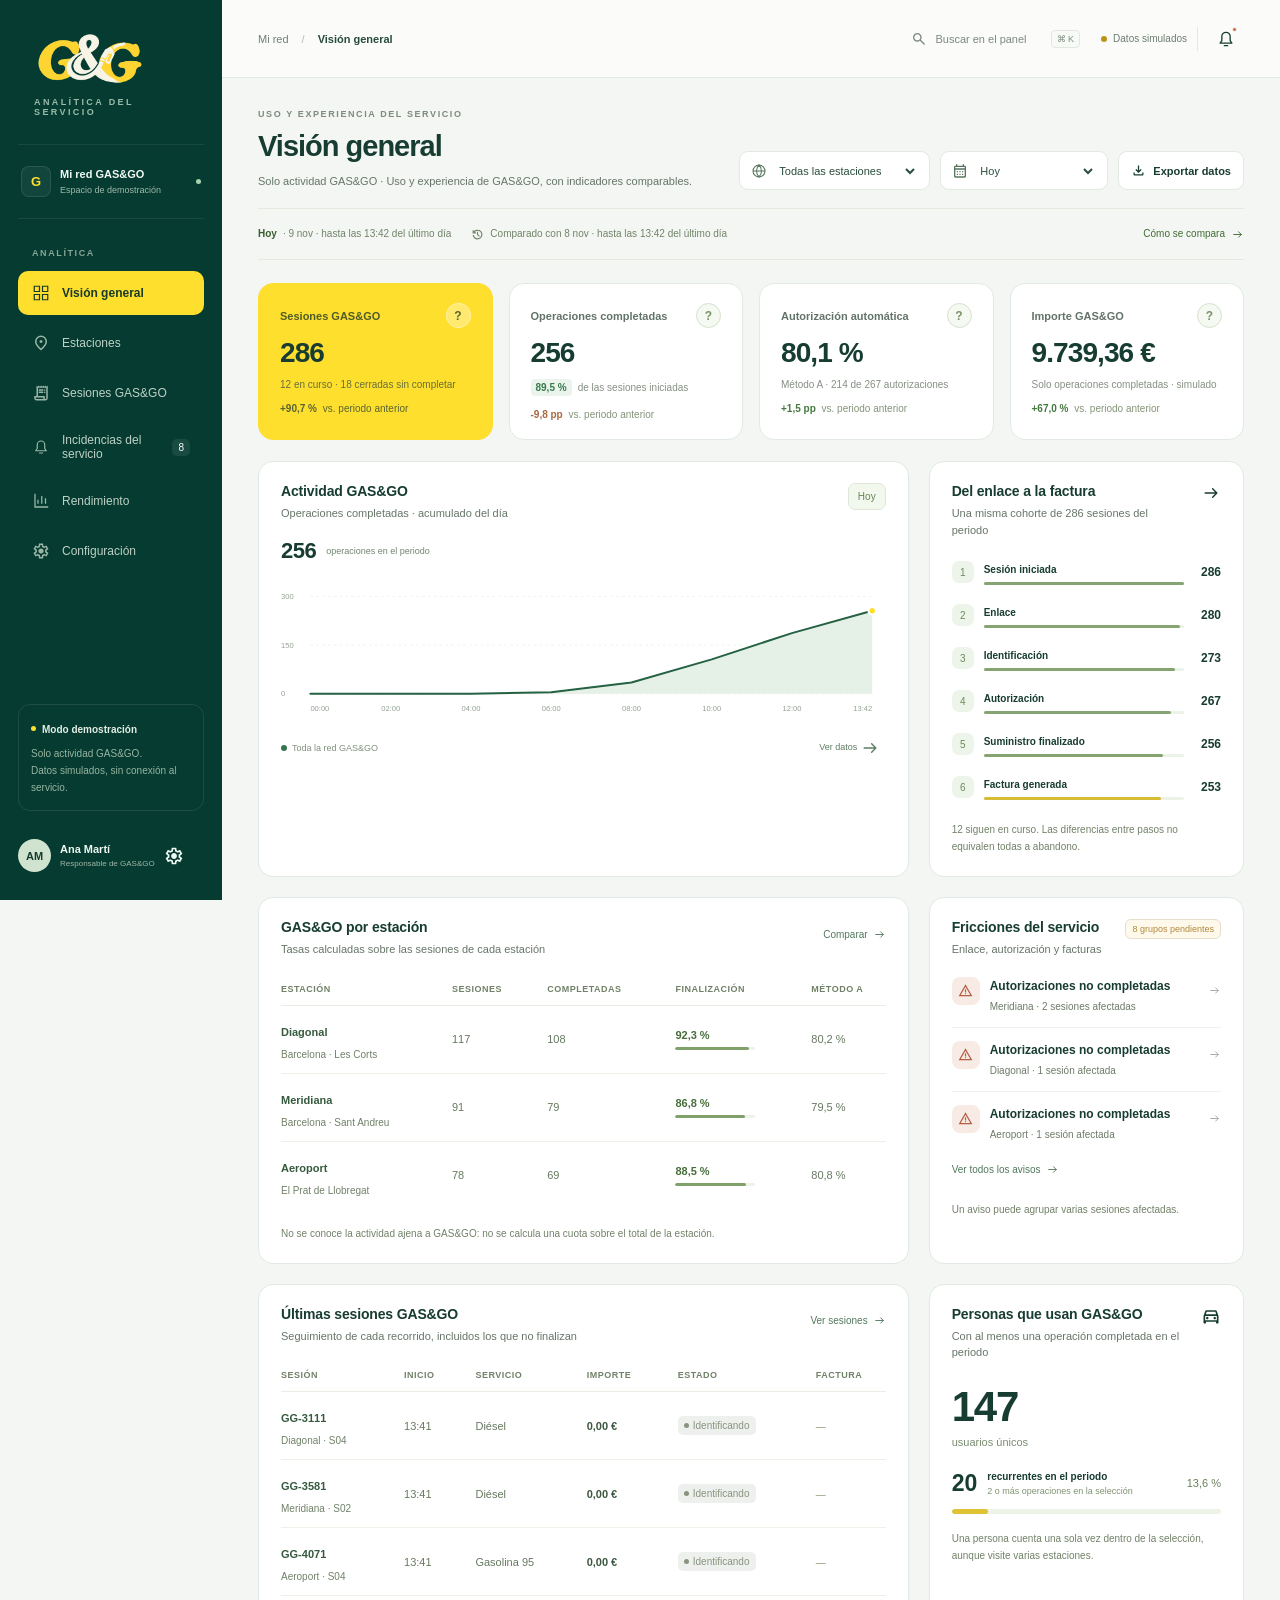
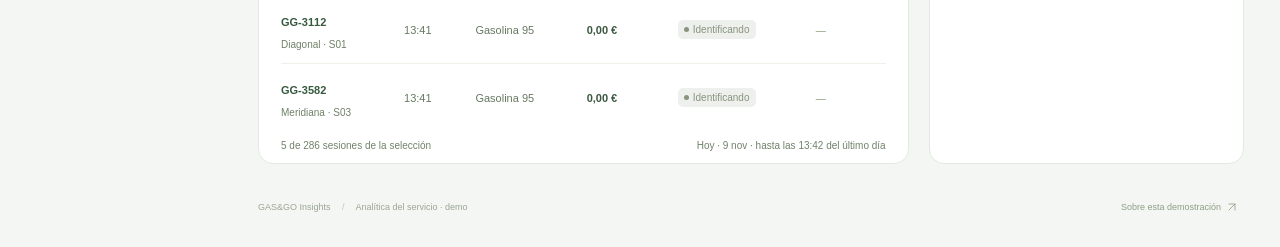
==== commit 1b83f5c3: "Add global analytics periods comparable trends and metric definitions" ====
--- a/dashboard/index.html
+++ b/dashboard/index.html
@@ -3,7 +3,7 @@
 <head>
 <meta charset="utf-8"><meta name="viewport" content="width=device-width, initial-scale=1"><meta name="theme-color" content="#053B30">
 <title>GAS&GO · Uso y experiencia</title>
-<link rel="icon" href="../logo-gasgo.jpeg"><link rel="stylesheet" href="./styles.css?v=2">
+<link rel="icon" href="../logo-gasgo.jpeg"><link rel="stylesheet" href="./styles.css?v=3">
 </head>
 <body>
 <a href="#main" class="skip-link">Saltar al contenido</a>
@@ -21,5 +21,5 @@
 <dialog id="detailDialog" class="detail-dialog" aria-labelledby="detailTitle"><div id="detailContent"></div></dialog>
 <dialog id="searchDialog" class="search-dialog" aria-label="Buscar en GAS&GO Insights"><div class="command-input"><span data-icon="search"></span><input id="commandQuery" type="search" placeholder="Estación, operación o incidencia…" autocomplete="off" aria-label="Buscar estación, operación o incidencia"><button class="icon-button" id="closeSearch" aria-label="Cerrar búsqueda">×</button></div><div id="commandResults"></div><div class="command-footer">Busca por nombre, identificador o matrícula <kbd>ESC</kbd></div></dialog>
 <div id="toast" role="status" aria-live="polite"></div>
-<script src="../gg-google-icons-data.js"></script><script src="./data.js?v=2"></script><script src="./app.js?v=2"></script>
+<script src="../gg-google-icons-data.js"></script><script src="./data.js?v=3"></script><script src="./app.js?v=3"></script>
 </body></html>
--- a/dashboard/styles.css
+++ b/dashboard/styles.css
@@ -10,3 +10,6 @@
 /* GAS&GO Insights: las tarjetas representan eventos y experiencia del servicio. */
 .journey-list{list-style:none;padding:0;margin:5px 0 10px}.journey-list li+li{margin-top:7px}.journey-list button{width:100%;display:flex;align-items:center;gap:10px;padding:5px 0;border:0;background:transparent;text-align:left;min-height:32px}.journey-step{width:22px;height:22px;border-radius:7px;display:grid;place-items:center;background:#edf4e9;color:#6b8a5d;font-size:10px;flex-shrink:0}.journey-copy{flex:1;min-width:0}.journey-copy strong{font-size:10px;font-weight:550}.journey-track{display:block;height:3px;border-radius:3px;background:#edf2e7;margin-top:5px}.journey-track i{display:block;height:100%;border-radius:3px;background:#86a471}.journey-list li:last-child .journey-track i{background:#d6bc35}.journey-list button>b{min-width:27px;text-align:right;font-size:12px;font-variant-numeric:tabular-nums}.analytics-footnote{font-size:10px;line-height:1.7;color:#718168;margin:16px 0 0}.user-total{font-size:42px;font-weight:600;letter-spacing:-1.2px;margin:22px 0}.user-total>span{display:block;font-size:11px;color:#7b8c71;letter-spacing:0;font-weight:400;margin-top:5px}.repeat-line{display:flex;align-items:center;gap:10px;margin:20px 0 12px}.repeat-line>strong{font-size:23px;font-weight:550}.repeat-line b{font-size:10px;font-weight:600;display:block}.repeat-line small{font-size:9px;color:#809371;display:block;margin-top:4px}.repeat-line>span{font-size:11px;color:#678057;margin-left:auto}.mini-track,.method-track,.rate-track{height:5px;border-radius:4px;background:#eef3e8;display:block;overflow:hidden}.mini-track>i,.method-track>i,.rate-track>i{display:block;background:#81a16b;height:100%;border-radius:4px}.mini-track>i{background:#dfc334}.rate-value{font-weight:600;color:#476d3a;font-size:11px}.rate-track{width:80px;margin-top:6px;height:3px}.station-analytics-row{display:flex;align-items:center;justify-content:space-between;gap:12px;padding:12px 0;border-bottom:1px solid #edf1e8;font-size:10px;color:#78896c}.station-analytics-row strong{font-size:11px;color:#375a2b;white-space:nowrap;font-weight:600}.station-insight-card .panel-link{margin-top:17px}.method-row{display:flex;align-items:center;gap:10px;margin-top:20px}.method-key{width:27px;height:27px;border-radius:8px;background:#eef4e8;color:#698758;display:grid;place-items:center;font-size:11px;font-weight:650}.method-row>div{flex:1;min-width:0}.method-row strong{font-size:10px;font-weight:500}.method-track{height:4px;margin-top:7px}.method-row>b{font-size:11px;font-weight:600;white-space:nowrap}.method-row>small{font-size:9px;color:#8a9c7b;min-width:20px;text-align:right}.method-time{border-top:1px solid var(--line);margin-top:23px;padding-top:16px;display:flex;align-items:center;flex-wrap:wrap;gap:10px;font-size:10px;color:#71866a}.method-time strong{margin-left:auto;font-size:19px;color:#2e5330;font-weight:550}.method-time small{width:100%;font-size:9px;color:#7d8f72}.invoice-ready{margin-top:23px}.invoice-ready strong{font-size:34px;letter-spacing:-1px;font-weight:600}.invoice-ready>span{display:block;color:#798d6e;font-size:10px;margin:7px 0 20px}.invoice-stats{display:grid;grid-template-columns:repeat(3,1fr);gap:10px;border-block:1px solid var(--line);padding:15px 0;margin:12px 0}.invoice-stats b{display:block;font-size:20px;font-weight:550}.invoice-stats small{font-size:9px;color:#7c8f70;line-height:1.5;display:block;margin-top:5px}.invoice-label{font-size:10px;color:#8a9d7b}.invoice-label.ready{color:#64854e}.invoice-label.failed{color:#b27644}.active-stage-filter{display:flex;align-items:center;flex-wrap:wrap;gap:8px;padding:10px 15px;margin-bottom:15px;border:1px solid #d6e5c9;border-radius:9px;background:#eff7e8;color:#617d51;font-size:11px}.active-stage-filter .button{margin-left:auto;font-size:10px}.affected-sessions{display:flex;flex-wrap:wrap;gap:10px}.affected-sessions .operation-id{padding:7px 9px;border:1px solid var(--line);border-radius:7px;font-size:11px}.affected-sessions .icon{width:13px;height:13px;margin-left:4px}.service-row{display:grid;grid-template-columns:1fr auto;gap:6px;padding:18px 0;border-bottom:1px solid var(--line);font-size:11px}.service-row strong{font-weight:550}.service-row b{font-size:10px;font-weight:500;color:#718268}.service-row span{grid-column:1/-1;font-size:13px;font-weight:600;color:#456d36}.station-insight-card{padding:22px}.status-chip{white-space:nowrap}@media(max-width:1000px){.journey-panel{grid-column:span 6}.users-panel{grid-column:span 6}.invoices-panel{grid-column:span 6}.methods-panel{grid-column:span 6}}@media(max-width:760px){.journey-panel,.users-panel,.invoices-panel,.methods-panel{grid-column:span 12}.journey-list button{min-height:42px}.journey-copy strong{font-size:12px}.station-analytics-row{font-size:11px}.analytics-footnote{font-size:11px}}
 .pagination-actions{display:flex;align-items:center;gap:8px}.pagination-actions .button{font-size:10px;min-height:32px;padding:6px 10px}.pagination-actions>span{white-space:nowrap;font-size:10px}@media(max-width:450px){#operationPagination{flex-wrap:wrap;gap:12px}.pagination-actions .button{min-height:40px}}
+/* Periodo global, comparaciones equivalentes y definiciones de indicadores. */
+.heading-controls{flex-wrap:wrap;justify-content:flex-end}.date-control select{min-width:120px}.comparison-context{display:flex;align-items:center;flex-wrap:wrap;gap:10px 20px;margin:-7px 0 23px;padding:11px 0;border-block:1px solid #e2e9df;color:#72836a;font-size:10px;line-height:1.6}.comparison-context>span{display:flex;align-items:center;gap:6px;flex-wrap:wrap}.comparison-context strong{font-weight:650;color:#395e2e}.comparison-context .icon{width:13px;height:13px}.definition-link{display:flex;align-items:center;gap:6px;min-height:28px;padding:0;border:0;background:transparent;color:#416b35;font-size:10px;margin-left:auto}.metric-info{display:grid;place-items:center;width:25px;height:25px;border:1px solid #d5e2cd;background:#f5f9f1;border-radius:50%;font-size:12px;color:#789267;flex-shrink:0}.highlight .metric-info{background:#ffffff50;border-color:#ffffff60;color:#59652c}.metric-comparison{display:block;margin-top:13px;font-size:10px;font-weight:600;color:#78896a}.metric-comparison span{font-weight:400;color:#849479;margin-left:3px}.metric-comparison.increase{color:#467941}.metric-comparison.decrease{color:#aa6740}.highlight .metric-comparison,.highlight .metric-comparison span{color:#586530}.period-tag{display:inline-flex;align-items:center;padding:7px 9px;border-radius:7px;border:1px solid #dfe8d8;background:#f3f8ee;color:#648454;font-size:10px;white-space:nowrap}.metric-formula{padding:18px;border:1px solid #ccdfbf;background:#eff7e7;border-radius:10px;font-size:20px;font-weight:550;line-height:1.5;color:#2f592c}.metric-formula.secondary{font-size:16px;background:#f6f8f2;border-color:#e2e9dc;color:#708265}@media(max-width:760px){.heading-controls{justify-content:flex-start}.comparison-context{font-size:11px;margin-top:-5px}.definition-link{margin-left:0;font-size:11px}.date-control{min-width:155px}.metric-comparison{font-size:10px;line-height:1.6}}
+.page-heading>div:first-child{min-width:0;flex:1}@media(max-width:1100px){.page-heading{flex-direction:column;align-items:stretch;gap:16px}.heading-controls{justify-content:flex-start;width:100%;flex-shrink:1}}
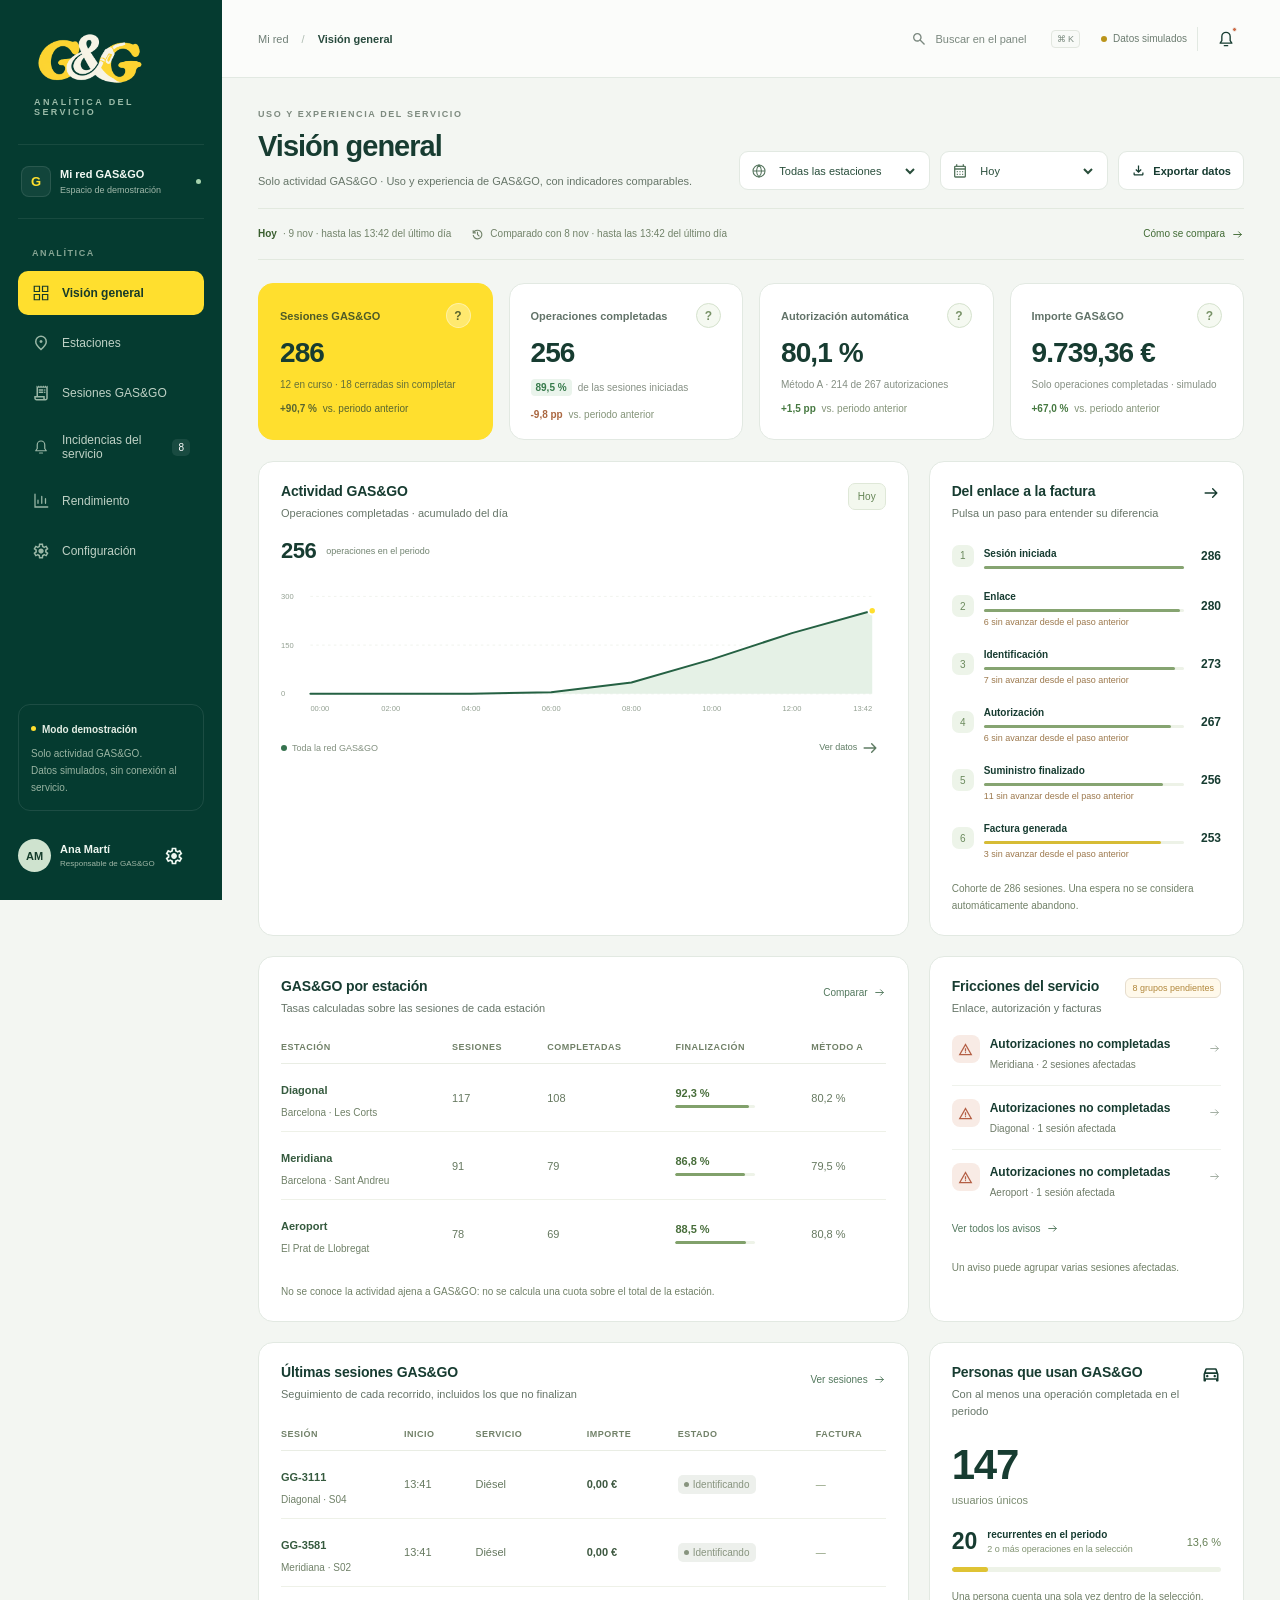
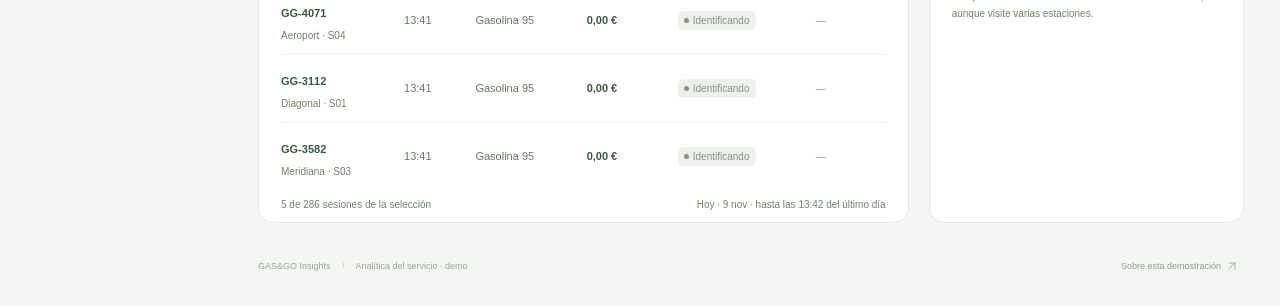
==== commit 3e1afd60: "Explain journey gaps and compare recorded authorization attempts and method changes" ====
--- a/dashboard/index.html
+++ b/dashboard/index.html
@@ -3,7 +3,7 @@
 <head>
 <meta charset="utf-8"><meta name="viewport" content="width=device-width, initial-scale=1"><meta name="theme-color" content="#053B30">
 <title>GAS&GO · Uso y experiencia</title>
-<link rel="icon" href="../logo-gasgo.jpeg"><link rel="stylesheet" href="./styles.css?v=3">
+<link rel="icon" href="../logo-gasgo.jpeg"><link rel="stylesheet" href="./styles.css?v=4">
 </head>
 <body>
 <a href="#main" class="skip-link">Saltar al contenido</a>
@@ -21,5 +21,5 @@
 <dialog id="detailDialog" class="detail-dialog" aria-labelledby="detailTitle"><div id="detailContent"></div></dialog>
 <dialog id="searchDialog" class="search-dialog" aria-label="Buscar en GAS&GO Insights"><div class="command-input"><span data-icon="search"></span><input id="commandQuery" type="search" placeholder="Estación, operación o incidencia…" autocomplete="off" aria-label="Buscar estación, operación o incidencia"><button class="icon-button" id="closeSearch" aria-label="Cerrar búsqueda">×</button></div><div id="commandResults"></div><div class="command-footer">Busca por nombre, identificador o matrícula <kbd>ESC</kbd></div></dialog>
 <div id="toast" role="status" aria-live="polite"></div>
-<script src="../gg-google-icons-data.js"></script><script src="./data.js?v=3"></script><script src="./app.js?v=3"></script>
+<script src="../gg-google-icons-data.js"></script><script src="./data.js?v=4"></script><script src="./analytics.js?v=4"></script><script src="./app.js?v=4"></script>
 </body></html>
--- a/dashboard/styles.css
+++ b/dashboard/styles.css
@@ -13,3 +13,6 @@
 /* Periodo global, comparaciones equivalentes y definiciones de indicadores. */
 .heading-controls{flex-wrap:wrap;justify-content:flex-end}.date-control select{min-width:120px}.comparison-context{display:flex;align-items:center;flex-wrap:wrap;gap:10px 20px;margin:-7px 0 23px;padding:11px 0;border-block:1px solid #e2e9df;color:#72836a;font-size:10px;line-height:1.6}.comparison-context>span{display:flex;align-items:center;gap:6px;flex-wrap:wrap}.comparison-context strong{font-weight:650;color:#395e2e}.comparison-context .icon{width:13px;height:13px}.definition-link{display:flex;align-items:center;gap:6px;min-height:28px;padding:0;border:0;background:transparent;color:#416b35;font-size:10px;margin-left:auto}.metric-info{display:grid;place-items:center;width:25px;height:25px;border:1px solid #d5e2cd;background:#f5f9f1;border-radius:50%;font-size:12px;color:#789267;flex-shrink:0}.highlight .metric-info{background:#ffffff50;border-color:#ffffff60;color:#59652c}.metric-comparison{display:block;margin-top:13px;font-size:10px;font-weight:600;color:#78896a}.metric-comparison span{font-weight:400;color:#849479;margin-left:3px}.metric-comparison.increase{color:#467941}.metric-comparison.decrease{color:#aa6740}.highlight .metric-comparison,.highlight .metric-comparison span{color:#586530}.period-tag{display:inline-flex;align-items:center;padding:7px 9px;border-radius:7px;border:1px solid #dfe8d8;background:#f3f8ee;color:#648454;font-size:10px;white-space:nowrap}.metric-formula{padding:18px;border:1px solid #ccdfbf;background:#eff7e7;border-radius:10px;font-size:20px;font-weight:550;line-height:1.5;color:#2f592c}.metric-formula.secondary{font-size:16px;background:#f6f8f2;border-color:#e2e9dc;color:#708265}@media(max-width:760px){.heading-controls{justify-content:flex-start}.comparison-context{font-size:11px;margin-top:-5px}.definition-link{margin-left:0;font-size:11px}.date-control{min-width:155px}.metric-comparison{font-size:10px;line-height:1.6}}
 .page-heading>div:first-child{min-width:0;flex:1}@media(max-width:1100px){.page-heading{flex-direction:column;align-items:stretch;gap:16px}.heading-controls{justify-content:flex-start;width:100%;flex-shrink:1}}
+/* Lectura de diferencias entre pasos e intentos de autorización. */
+.journey-gap{display:block;font-size:9px;color:#9c784c;margin-top:5px;font-weight:400}.journey-list button:hover{background:#f5f8f0;border-radius:7px}.gap-buckets{display:grid;grid-template-columns:1fr 1fr;gap:10px;margin:22px 0}.gap-bucket{padding:15px 12px;text-align:left;background:#f3f7ee;border:1px solid #dce7d3;border-radius:10px;color:#456d36;min-width:0}.gap-bucket strong{display:block;font-size:25px;font-weight:550;margin-bottom:7px}.gap-bucket span{display:block;font-size:11px;line-height:1.5}.gap-bucket small{display:block;font-size:9px;color:#7a8d6f;margin-top:5px}.gap-bucket.failed{background:#fff2ea;border-color:#ead1bf;color:#a46542}.gap-bucket.closed,.gap-bucket.cancelled{background:#f3f2ee;border-color:#e1e0d9;color:#7c7769}.gap-bucket.pending{background:#fffae7;border-color:#e9dfb3;color:#94802f}.gap-bucket:disabled{opacity:.6}.method-summary{display:flex;align-items:center;gap:10px;width:100%;text-align:left;border:0;border-bottom:1px solid #e8eee1;background:none;padding:14px 0;min-width:0}.method-summary>span:nth-child(2){min-width:0;flex:1}.method-summary strong{font-size:11px;font-weight:550;display:block}.method-summary small{display:block;font-size:9px;color:#7e8f71;margin-top:5px}.method-summary>b{font-size:12px;font-weight:600;white-space:nowrap}.method-summary>.icon{width:13px;color:#8a9f79}.method-summary:hover{background:#f7f9f3}.method-switch-title{font-size:13px;margin:27px 0 14px;font-weight:600}.method-switch-grid{display:grid;grid-template-columns:repeat(3,minmax(0,1fr));gap:12px}.method-switch{display:block;padding:16px;border:1px solid #d9e5cc;background:#f5f9ef;border-radius:10px;text-align:left}.method-switch>span{display:flex;align-items:center;gap:10px;font-size:15px;font-weight:650;color:#5d804a}.method-switch>span .icon{width:17px}.method-switch strong{display:block;font-size:12px;margin-top:11px;font-weight:550}.method-switch small{display:block;font-size:10px;color:#7a8d6a;margin-top:5px}.number-drill{border:0;border-radius:5px;background:transparent;font:inherit;font-weight:600;text-decoration:underline;text-underline-offset:3px;color:#4f7742;padding:7px;min-width:28px;min-height:28px}.number-drill:disabled{opacity:.6;text-decoration:none;color:#849776}.method-comparison-panel{scroll-margin-top:20px}.method-comparison-panel table th{white-space:normal;min-width:80px;line-height:1.5}.method-comparison-panel .panel-header{align-items:center}.analytics-filter{background:#eef5e8}.method-comparison-panel table{font-size:11px}@media(max-width:760px){.method-switch-grid{grid-template-columns:1fr}.method-comparison-panel .panel-header{flex-wrap:wrap}.journey-gap{font-size:10px}.gap-bucket{min-height:90px}.number-drill{min-height:40px}.method-summary{min-height:60px}}
+.analytics-filter{display:grid;grid-template-columns:minmax(0,1fr) auto;gap:6px 12px}.analysis-explanation{grid-column:1;grid-row:2;font-size:10px;line-height:1.6;color:#7c8d70}.analytics-filter>.button{grid-column:2;grid-row:1 / span 2;margin:0;justify-self:end}@media(max-width:760px){.analytics-filter{grid-template-columns:1fr}.analytics-filter>.button{grid-column:1;grid-row:3;justify-self:start}}
